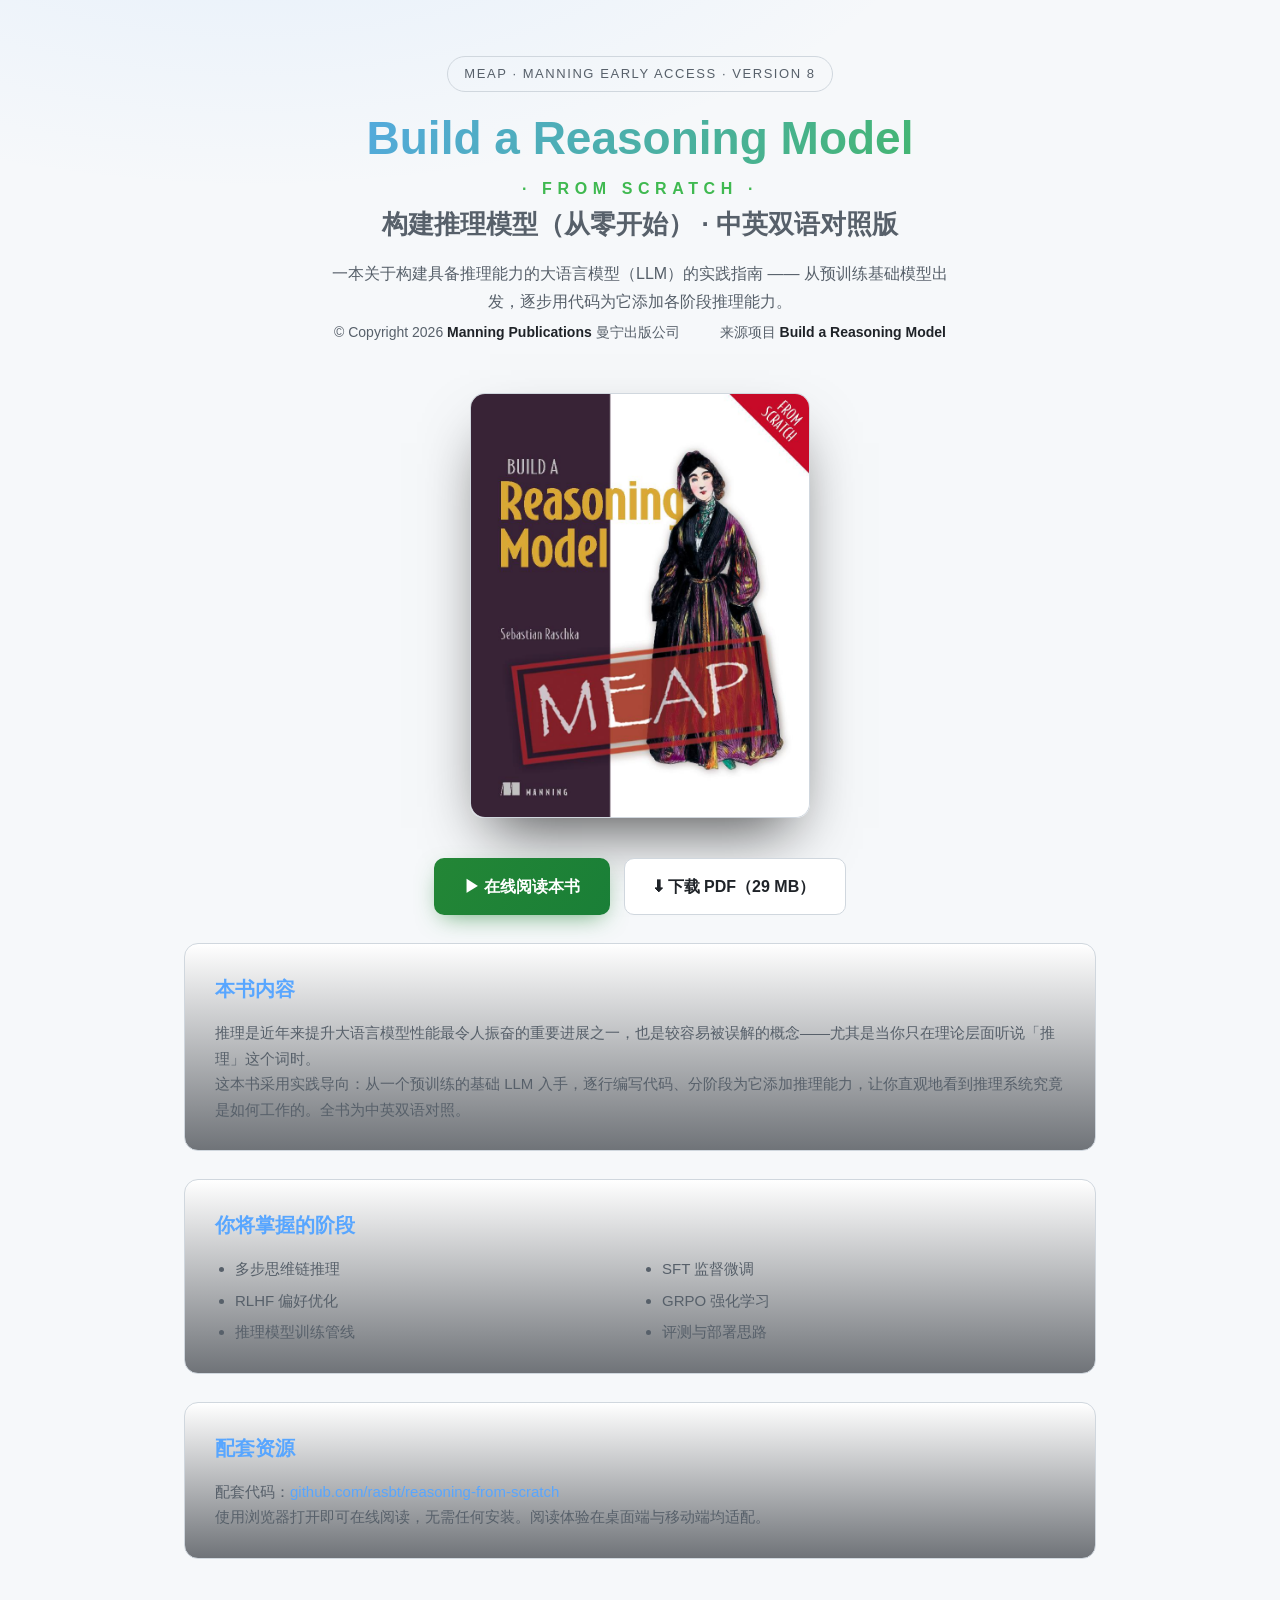
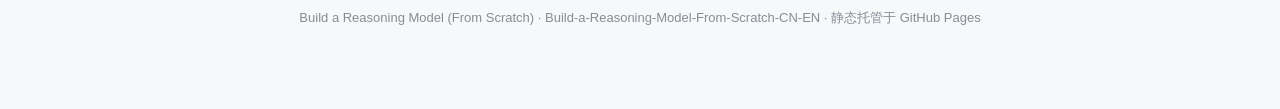
==== index.html @ 0c6a916f "Deploy Build a Reasoning Model (From Scratch) CN-EN static site" ====
<!DOCTYPE html>
<html lang="zh-CN">
<head>
<meta charset="UTF-8">
<meta name="viewport" content="width=device-width, initial-scale=1.0">
<title>Build a Reasoning Model (From Scratch) · 中英双语版</title>
<meta name="description" content="从零开始构建推理模型 Build a Reasoning Model (From Scratch) 中英双语在线读本">
<style>
  :root{
    --bg:#0d1117; --card:#161b22; --border:#30363d; --fg:#e6edf3;
    --muted:#8b949e; --accent:#58a6ff; --accent2:#3fb950;
  }
  *{box-sizing:border-box;margin:0;padding:0}
  body{font-family:-apple-system,BlinkMacSystemFont,"Segoe UI","PingFang SC","Microsoft YaHei",Roboto,Helvetica,Arial,sans-serif;
    background:radial-gradient(1200px 600px at 20% -10%, rgba(88,166,255,.15), transparent 60%),
               radial-gradient(1000px 500px at 90% 110%, rgba(63,185,80,.12), transparent 60%), var(--bg);
    color:var(--fg); line-height:1.7; min-height:100vh;}
  .wrap{max-width:960px;margin:0 auto;padding:56px 24px 80px}
  header{text-align:center;margin-bottom:48px}
  .badge{display:inline-block;font-size:13px;letter-spacing:.12em;padding:6px 16px;border:1px solid var(--border);
    border-radius:999px;color:var(--muted);margin-bottom:20px;text-transform:uppercase}
  h1{font-size:clamp(28px,6vw,46px);font-weight:800;line-height:1.15;margin-bottom:10px;
    background:linear-gradient(120deg,#58a6ff,#3fb950);-webkit-background-clip:text;background-clip:text;-webkit-text-fill-color:transparent}
  h2{font-size:clamp(18px,3.5vw,26px);font-weight:600;color:var(--muted);margin-bottom:14px}
  .sub{color:var(--muted);max-width:640px;margin:0 auto;font-size:16px}
  .dots{color:var(--accent2);font-weight:600;margin-top:8px;letter-spacing:.35em}
  .cover{max-width:340px;margin:36px auto 40px;border-radius:14px;box-shadow:0 30px 60px -20px rgba(0,0,0,.7);border:1px solid var(--border)}
  .cover img{width:100%;display:block;border-radius:14px}
  .actions{display:flex;gap:14px;justify-content:center;flex-wrap:wrap}
  .btn{display:inline-flex;align-items:center;gap:8px;padding:14px 30px;border-radius:10px;font-size:16px;font-weight:600;
    text-decoration:none;transition:transform .15s ease, box-shadow .15s ease, background .2s}
  .btn:hover{transform:translateY(-2px)}
  .btn-primary{background:linear-gradient(120deg,#238636,#1a7f37);color:#fff;box-shadow:0 8px 24px -8px rgba(35,134,54,.7)}
  .btn-primary:hover{background:linear-gradient(120deg,#2ea043,#238636)}
  .btn-ghost{border:1px solid var(--border);color:var(--fg);background:var(--card)}
  .btn-ghost:hover{border-color:var(--accent);color:var(--accent)}
  section{background:linear-gradient(180deg,var(--card),rgba(22,27,34,.6));border:1px solid var(--border);border-radius:14px;
    padding:28px 30px;margin-top:28px}
  section h3{font-size:20px;font-weight:700;margin-bottom:14px;color:var(--accent)}
  section p,section ul{color:var(--muted);font-size:15px}
  section ul{padding-left:20px;margin-top:8px;display:grid;grid:auto/1fr 1fr;gap:6px 24px}
  @media(max-width:560px){section ul{grid:auto/1fr}}
  .meta{display:grid;grid:auto/auto auto;gap:10px 40px;justify-content:center;margin-top:6px;color:var(--muted);font-size:14px}
  .meta b{color:var(--fg)}
  footer{text-align:center;color:var(--muted);font-size:13px;margin-top:48px;opacity:.7}
  .code-link{color:var(--accent);text-decoration:none}
  .code-link:hover{text-decoration:underline}
  @media(prefers-color-scheme:light){
    :root{--bg:#f6f8fa;--card:#ffffff;--border:#d0d7de;--fg:#1f2328;--muted:#57606a}
    body{background:radial-gradient(1200px 600px at 20% -10%, rgba(88,166,255,.12), transparent 60%), #f6f8fa}
  }
</style>
</head>
<body>
  <div class="wrap">
    <header>
      <span class="badge">MEAP · Manning Early Access · Version 8</span>
      <h1>Build a Reasoning Model</h1>
      <div class="dots">· FROM SCRATCH ·</div>
      <h2>构建推理模型（从零开始） · 中英双语对照版</h2>
      <p class="sub">一本关于构建具备推理能力的大语言模型（LLM）的实践指南 —— 从预训练基础模型出发，逐步用代码为它添加各阶段推理能力。</p>
      <div class="meta">
        <span>© Copyright 2026 <b>Manning Publications</b> 曼宁出版公司</span>
        <span>来源项目 <b>Build a Reasoning Model</b></span>
      </div>
    </header>

    <div class="cover">
      <img src="cover.jpg" alt="Build a Reasoning Model From Scratch 封面">
    </div>

    <div class="actions">
      <a class="btn btn-primary" href="book.html">▶ 在线阅读本书</a>
      <a class="btn btn-ghost" href="Build-a-Reasoning-Model-From-Scratch.pdf" download>⬇ 下载 PDF（29 MB）</a>
    </div>

    <section>
      <h3>本书内容</h3>
      <p>推理是近年来提升大语言模型性能最令人振奋的重要进展之一，也是较容易被误解的概念——尤其是当你只在理论层面听说「推理」这个词时。</p>
      <p>这本书采用实践导向：从一个预训练的基础 LLM 入手，逐行编写代码、分阶段为它添加推理能力，让你直观地看到推理系统究竟是如何工作的。全书为中英双语对照。</p>
    </section>

    <section>
      <h3>你将掌握的阶段</h3>
      <ul>
        <li>多步思维链推理</li>
        <li>SFT 监督微调</li>
        <li>RLHF 偏好优化</li>
        <li>GRPO 强化学习</li>
        <li>推理模型训练管线</li>
        <li>评测与部署思路</li>
      </ul>
    </section>

    <section>
      <h3>配套资源</h3>
      <p>配套代码：<a class="code-link" href="https://github.com/rasbt/reasoning-from-scratch" target="_blank" rel="noopener">github.com/rasbt/reasoning-from-scratch</a></p>
      <p>使用浏览器打开即可在线阅读，无需任何安装。阅读体验在桌面端与移动端均适配。</p>
    </section>

    <footer>
      Build a Reasoning Model (From Scratch) · Build-a-Reasoning-Model-From-Scratch-CN-EN · 静态托管于 GitHub Pages
    </footer>
  </div>
</body>
</html>
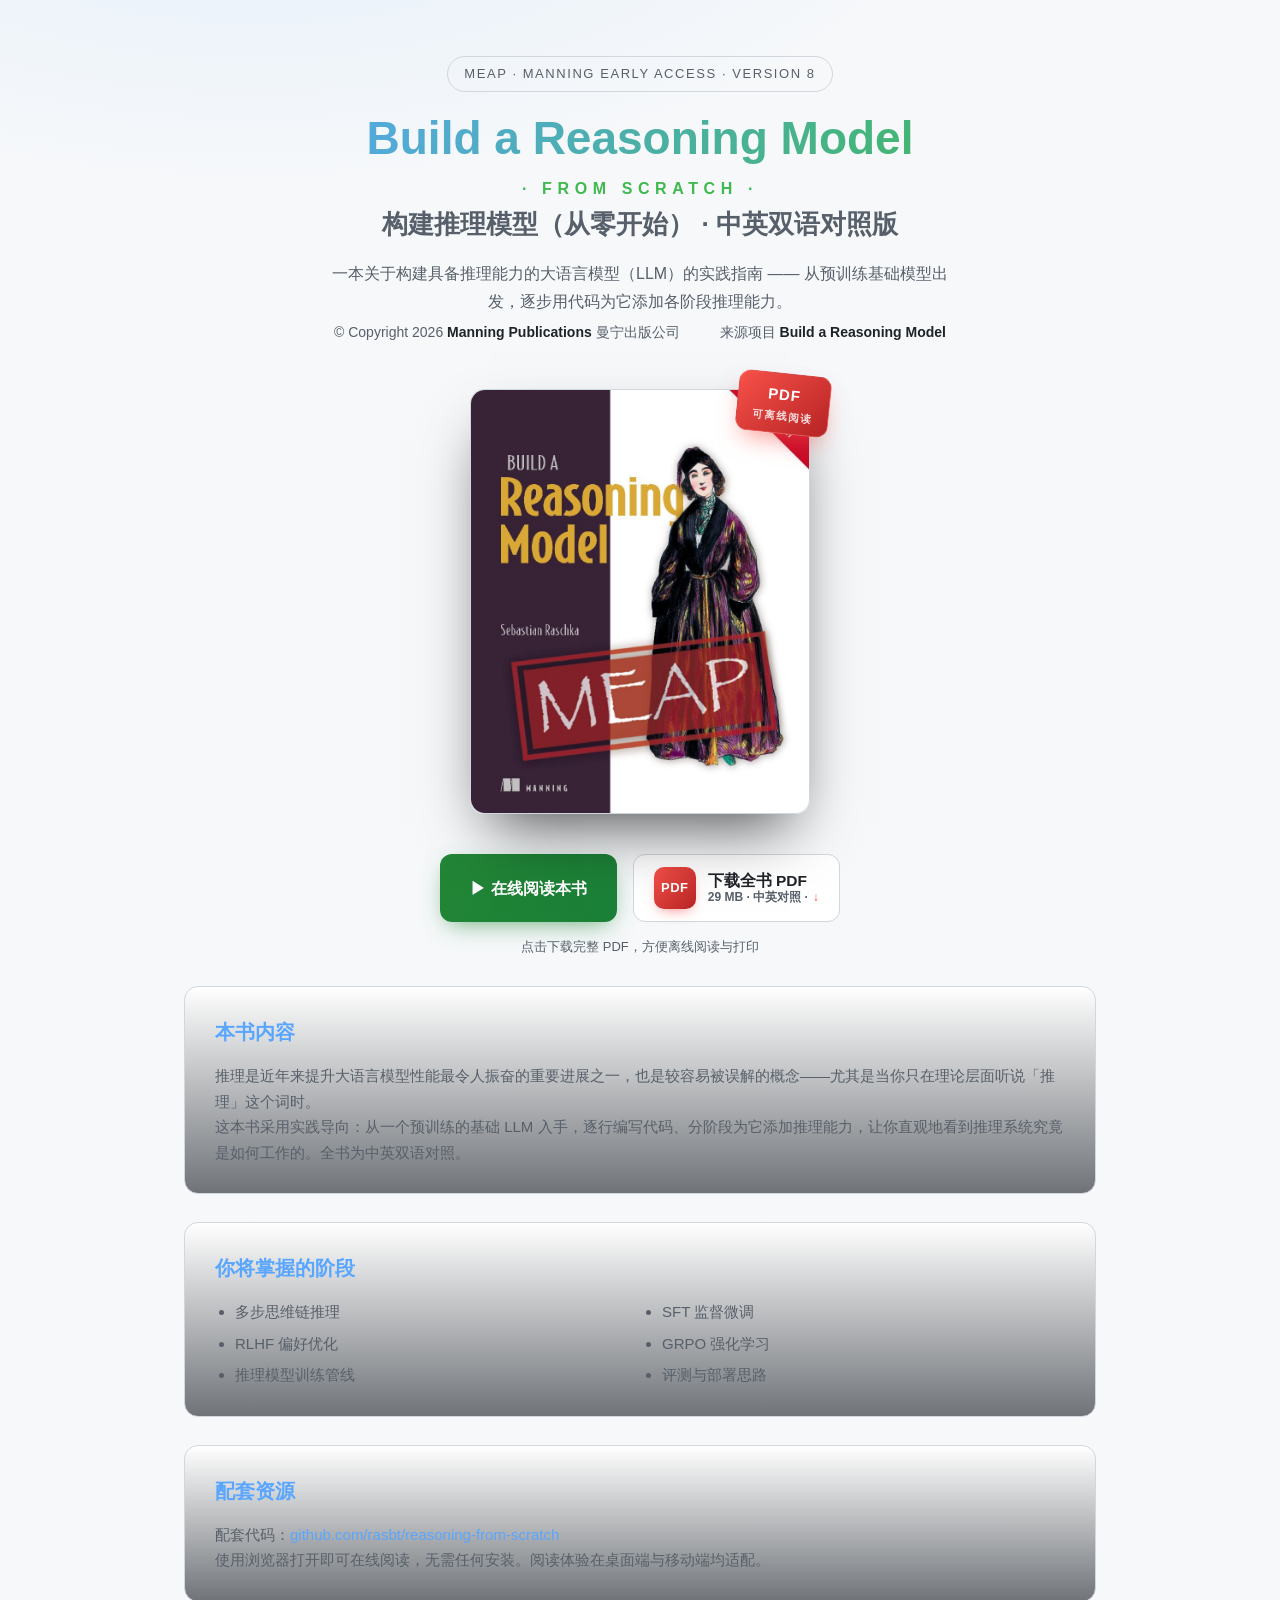
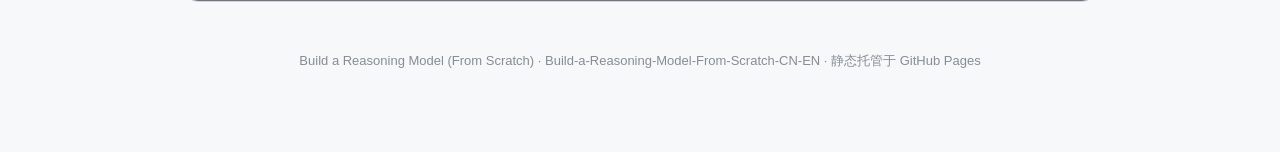
==== commit dab7f869: "polish PDF download card" ====
--- a/index.html
+++ b/index.html
@@ -8,7 +8,7 @@
 <style>
   :root{
     --bg:#0d1117; --card:#161b22; --border:#30363d; --fg:#e6edf3;
-    --muted:#8b949e; --accent:#58a6ff; --accent2:#3fb950;
+    --muted:#8b949e; --accent:#58a6ff; --accent2:#3fb950; --pdf:#f85149;
   }
   *{box-sizing:border-box;margin:0;padding:0}
   body{font-family:-apple-system,BlinkMacSystemFont,"Segoe UI","PingFang SC","Microsoft YaHei",Roboto,Helvetica,Arial,sans-serif;
@@ -16,7 +16,7 @@
                radial-gradient(1000px 500px at 90% 110%, rgba(63,185,80,.12), transparent 60%), var(--bg);
     color:var(--fg); line-height:1.7; min-height:100vh;}
   .wrap{max-width:960px;margin:0 auto;padding:56px 24px 80px}
-  header{text-align:center;margin-bottom:48px}
+  header{text-align:center;margin-bottom:44px}
   .badge{display:inline-block;font-size:13px;letter-spacing:.12em;padding:6px 16px;border:1px solid var(--border);
     border-radius:999px;color:var(--muted);margin-bottom:20px;text-transform:uppercase}
   h1{font-size:clamp(28px,6vw,46px);font-weight:800;line-height:1.15;margin-bottom:10px;
@@ -24,16 +24,30 @@
   h2{font-size:clamp(18px,3.5vw,26px);font-weight:600;color:var(--muted);margin-bottom:14px}
   .sub{color:var(--muted);max-width:640px;margin:0 auto;font-size:16px}
   .dots{color:var(--accent2);font-weight:600;margin-top:8px;letter-spacing:.35em}
-  .cover{max-width:340px;margin:36px auto 40px;border-radius:14px;box-shadow:0 30px 60px -20px rgba(0,0,0,.7);border:1px solid var(--border)}
+  .cover-wrap{max-width:340px;margin:36px auto 40px;position:relative}
+  .cover{max-width:340px;border-radius:14px;box-shadow:0 30px 60px -20px rgba(0,0,0,.7);border:1px solid var(--border)}
   .cover img{width:100%;display:block;border-radius:14px}
-  .actions{display:flex;gap:14px;justify-content:center;flex-wrap:wrap}
-  .btn{display:inline-flex;align-items:center;gap:8px;padding:14px 30px;border-radius:10px;font-size:16px;font-weight:600;
-    text-decoration:none;transition:transform .15s ease, box-shadow .15s ease, background .2s}
+  .pdf-tag{position:absolute;top:-16px;right:-20px;background:linear-gradient(135deg,var(--pdf),#b62324);color:#fff;
+    font-weight:800;font-size:15px;letter-spacing:.06em;padding:8px 16px;border-radius:12px;transform:rotate(6deg);
+    box-shadow:0 12px 24px -8px rgba(248,81,73,.6);border:1px solid rgba(255,255,255,.18)}
+  .pdf-tag small{display:block;font-weight:600;font-size:10.5px;opacity:.85;letter-spacing:.08em}
+  .actions{display:flex;gap:16px;justify-content:center;flex-wrap:wrap;align-items:stretch}
+  .btn{display:inline-flex;align-items:center;gap:12px;padding:15px 30px;border-radius:12px;font-size:16px;font-weight:600;
+    text-decoration:none;transition:transform .15s ease, box-shadow .15s ease, background .2s, border-color .2s}
   .btn:hover{transform:translateY(-2px)}
   .btn-primary{background:linear-gradient(120deg,#238636,#1a7f37);color:#fff;box-shadow:0 8px 24px -8px rgba(35,134,54,.7)}
   .btn-primary:hover{background:linear-gradient(120deg,#2ea043,#238636)}
-  .btn-ghost{border:1px solid var(--border);color:var(--fg);background:var(--card)}
-  .btn-ghost:hover{border-color:var(--accent);color:var(--accent)}
+  .btn-download{border:1px solid var(--border);color:var(--fg);background:var(--card);padding:12px 20px;border-radius:12px;}
+  .btn-download:hover{border-color:var(--pdf);box-shadow:0 8px 24px -10px rgba(248,81,73,.5)}
+  .pdf-badge{display:inline-flex;align-items:center;justify-content:center;width:42px;height:42px;border-radius:10px;
+    background:linear-gradient(135deg,var(--pdf),#b62324);color:#fff;font-weight:800;font-size:13px;letter-spacing:.04em;
+    box-shadow:0 6px 14px -6px rgba(248,81,73,.7)}
+  .dl-info{display:flex;flex-direction:column;align-items:flex-start;line-height:1.2}
+  .dl-info b{font-size:15.5px}
+  .dl-info span{font-size:12px;color:var(--muted);display:inline-flex;align-items:center;gap:5px}
+  .dl-arrow{transition:transform .2s ease}
+  .btn-download:hover .dl-arrow{transform:translateY(3px)}
+  .dl-note{margin-top:14px;text-align:center;color:var(--muted);font-size:13px}
   section{background:linear-gradient(180deg,var(--card),rgba(22,27,34,.6));border:1px solid var(--border);border-radius:14px;
     padding:28px 30px;margin-top:28px}
   section h3{font-size:20px;font-weight:700;margin-bottom:14px;color:var(--accent)}
@@ -65,14 +79,24 @@
       </div>
     </header>
 
-    <div class="cover">
-      <img src="cover.jpg" alt="Build a Reasoning Model From Scratch 封面">
+    <div style="text-align:center">
+      <div class="cover-wrap">
+        <div class="cover"><img src="cover.jpg" alt="Build a Reasoning Model From Scratch 封面"></div>
+        <div class="pdf-tag">PDF<small>可离线阅读</small></div>
+      </div>
     </div>
 
     <div class="actions">
       <a class="btn btn-primary" href="book.html">▶ 在线阅读本书</a>
-      <a class="btn btn-ghost" href="Build-a-Reasoning-Model-From-Scratch.pdf" download>⬇ 下载 PDF（29 MB）</a>
+      <a class="btn btn-download" href="Build-a-Reasoning-Model-From-Scratch.pdf" download>
+        <span class="pdf-badge">PDF</span>
+        <span class="dl-info">
+          <b>下载全书 PDF</b>
+          <span>29 MB · 中英对照 · <span style="color:var(--pdf)">↓</span></span>
+        </span>
+      </a>
     </div>
+    <p class="dl-note">点击下载完整 PDF，方便离线阅读与打印</p>
 
     <section>
       <h3>本书内容</h3>
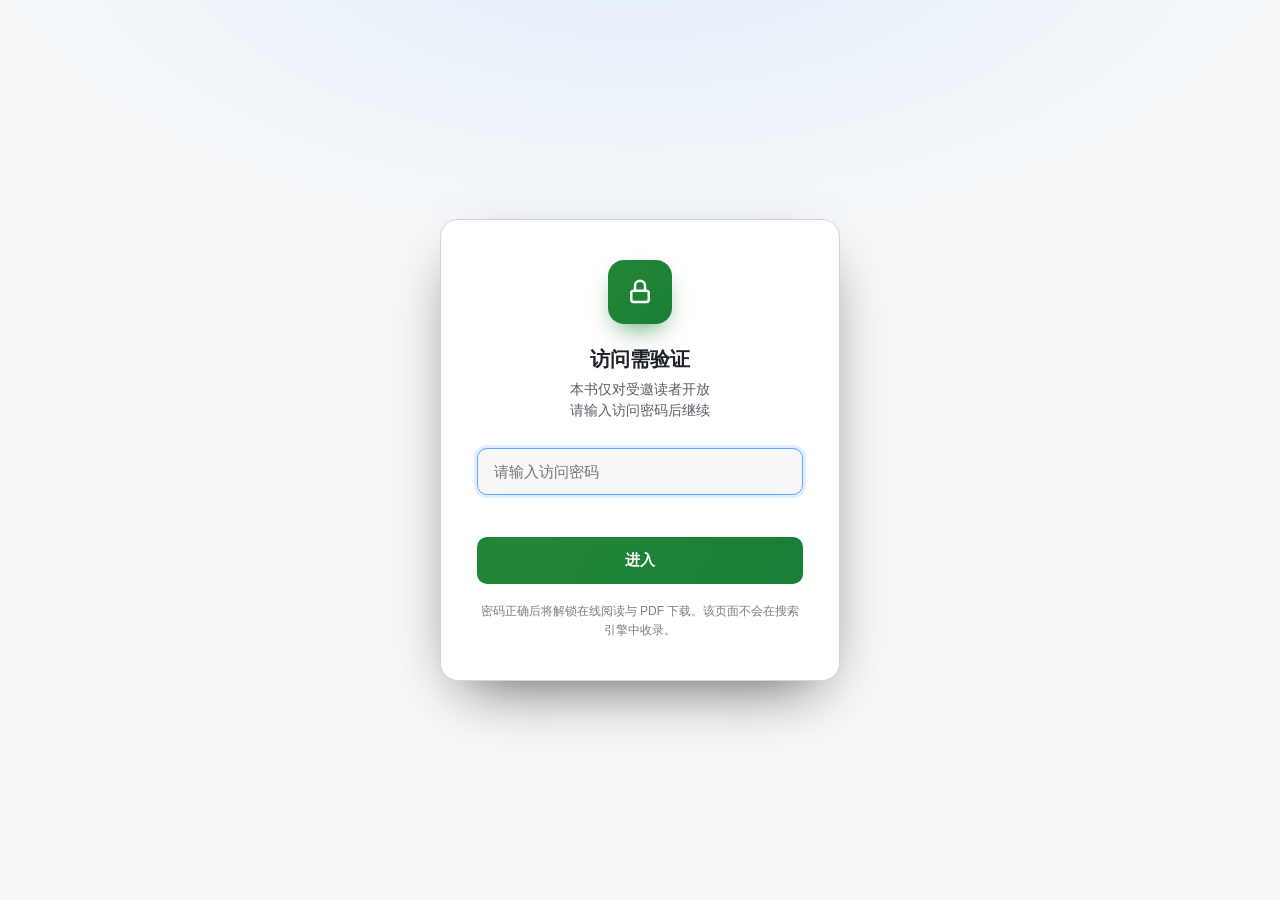
==== commit fb38a058: "add password gate" ====
--- a/index.html
+++ b/index.html
@@ -3,128 +3,140 @@
 <head>
 <meta charset="UTF-8">
 <meta name="viewport" content="width=device-width, initial-scale=1.0">
-<title>Build a Reasoning Model (From Scratch) · 中英双语版</title>
-<meta name="description" content="从零开始构建推理模型 Build a Reasoning Model (From Scratch) 中英双语在线读本">
+<title>访问验证 · Build a Reasoning Model</title>
+<meta name="robots" content="noindex, nofollow">
 <style>
   :root{
     --bg:#0d1117; --card:#161b22; --border:#30363d; --fg:#e6edf3;
-    --muted:#8b949e; --accent:#58a6ff; --accent2:#3fb950; --pdf:#f85149;
+    --muted:#8b949e; --accent:#58a6ff; --accent2:#3fb950; --pdf:#f85149; --err:#f85149;
   }
   *{box-sizing:border-box;margin:0;padding:0}
   body{font-family:-apple-system,BlinkMacSystemFont,"Segoe UI","PingFang SC","Microsoft YaHei",Roboto,Helvetica,Arial,sans-serif;
-    background:radial-gradient(1200px 600px at 20% -10%, rgba(88,166,255,.15), transparent 60%),
-               radial-gradient(1000px 500px at 90% 110%, rgba(63,185,80,.12), transparent 60%), var(--bg);
-    color:var(--fg); line-height:1.7; min-height:100vh;}
-  .wrap{max-width:960px;margin:0 auto;padding:56px 24px 80px}
-  header{text-align:center;margin-bottom:44px}
-  .badge{display:inline-block;font-size:13px;letter-spacing:.12em;padding:6px 16px;border:1px solid var(--border);
-    border-radius:999px;color:var(--muted);margin-bottom:20px;text-transform:uppercase}
-  h1{font-size:clamp(28px,6vw,46px);font-weight:800;line-height:1.15;margin-bottom:10px;
-    background:linear-gradient(120deg,#58a6ff,#3fb950);-webkit-background-clip:text;background-clip:text;-webkit-text-fill-color:transparent}
-  h2{font-size:clamp(18px,3.5vw,26px);font-weight:600;color:var(--muted);margin-bottom:14px}
-  .sub{color:var(--muted);max-width:640px;margin:0 auto;font-size:16px}
-  .dots{color:var(--accent2);font-weight:600;margin-top:8px;letter-spacing:.35em}
-  .cover-wrap{max-width:340px;margin:36px auto 40px;position:relative}
-  .cover{max-width:340px;border-radius:14px;box-shadow:0 30px 60px -20px rgba(0,0,0,.7);border:1px solid var(--border)}
-  .cover img{width:100%;display:block;border-radius:14px}
-  .pdf-tag{position:absolute;top:-16px;right:-20px;background:linear-gradient(135deg,var(--pdf),#b62324);color:#fff;
-    font-weight:800;font-size:15px;letter-spacing:.06em;padding:8px 16px;border-radius:12px;transform:rotate(6deg);
-    box-shadow:0 12px 24px -8px rgba(248,81,73,.6);border:1px solid rgba(255,255,255,.18)}
-  .pdf-tag small{display:block;font-weight:600;font-size:10.5px;opacity:.85;letter-spacing:.08em}
-  .actions{display:flex;gap:16px;justify-content:center;flex-wrap:wrap;align-items:stretch}
-  .btn{display:inline-flex;align-items:center;gap:12px;padding:15px 30px;border-radius:12px;font-size:16px;font-weight:600;
-    text-decoration:none;transition:transform .15s ease, box-shadow .15s ease, background .2s, border-color .2s}
-  .btn:hover{transform:translateY(-2px)}
-  .btn-primary{background:linear-gradient(120deg,#238636,#1a7f37);color:#fff;box-shadow:0 8px 24px -8px rgba(35,134,54,.7)}
-  .btn-primary:hover{background:linear-gradient(120deg,#2ea043,#238636)}
-  .btn-download{border:1px solid var(--border);color:var(--fg);background:var(--card);padding:12px 20px;border-radius:12px;}
-  .btn-download:hover{border-color:var(--pdf);box-shadow:0 8px 24px -10px rgba(248,81,73,.5)}
-  .pdf-badge{display:inline-flex;align-items:center;justify-content:center;width:42px;height:42px;border-radius:10px;
-    background:linear-gradient(135deg,var(--pdf),#b62324);color:#fff;font-weight:800;font-size:13px;letter-spacing:.04em;
-    box-shadow:0 6px 14px -6px rgba(248,81,73,.7)}
-  .dl-info{display:flex;flex-direction:column;align-items:flex-start;line-height:1.2}
-  .dl-info b{font-size:15.5px}
-  .dl-info span{font-size:12px;color:var(--muted);display:inline-flex;align-items:center;gap:5px}
-  .dl-arrow{transition:transform .2s ease}
-  .btn-download:hover .dl-arrow{transform:translateY(3px)}
-  .dl-note{margin-top:14px;text-align:center;color:var(--muted);font-size:13px}
-  section{background:linear-gradient(180deg,var(--card),rgba(22,27,34,.6));border:1px solid var(--border);border-radius:14px;
-    padding:28px 30px;margin-top:28px}
-  section h3{font-size:20px;font-weight:700;margin-bottom:14px;color:var(--accent)}
-  section p,section ul{color:var(--muted);font-size:15px}
-  section ul{padding-left:20px;margin-top:8px;display:grid;grid:auto/1fr 1fr;gap:6px 24px}
-  @media(max-width:560px){section ul{grid:auto/1fr}}
-  .meta{display:grid;grid:auto/auto auto;gap:10px 40px;justify-content:center;margin-top:6px;color:var(--muted);font-size:14px}
-  .meta b{color:var(--fg)}
-  footer{text-align:center;color:var(--muted);font-size:13px;margin-top:48px;opacity:.7}
-  .code-link{color:var(--accent);text-decoration:none}
-  .code-link:hover{text-decoration:underline}
+    background:radial-gradient(1100px 550px at 50% -10%, rgba(88,166,255,.14), transparent 60%), var(--bg);
+    color:var(--fg);min-height:100vh;display:flex;align-items:center;justify-content:center;padding:24px;}
+  .gate{width:100%;max-width:400px;background:var(--card);border:1px solid var(--border);border-radius:18px;padding:40px 36px;text-align:center;
+    box-shadow:0 24px 60px -24px rgba(0,0,0,.7)}
+  .lock{width:64px;height:64px;margin:0 auto 22px;border-radius:16px;display:flex;align-items:center;justify-content:center;
+    background:linear-gradient(135deg,#238636,#1a7f37);box-shadow:0 12px 26px -10px rgba(35,134,54,.8)}
+  .lock svg{width:30px;height:30px;stroke:#fff;fill:none;stroke-width:2;stroke-linecap:round;stroke-linejoin:round}
+  h1{font-size:20px;font-weight:700;margin-bottom:6px}
+  p.sub{color:var(--muted);font-size:13.5px;margin-bottom:26px;line-height:1.6}
+  form{display:flex;flex-direction:column;gap:12px}
+  .field{position:relative}
+  .field input{width:100%;padding:14px 16px;background:var(--bg);border:1px solid var(--border);border-radius:10px;color:var(--fg);
+    font-size:15px;outline:none;transition:border-color .2s,box-shadow .2s}
+  .field input:focus{border-color:var(--accent);box-shadow:0 0 0 3px rgba(88,166,255,.18)}
+  button{width:100%;padding:14px;border:none;border-radius:10px;font-size:15px;font-weight:700;cursor:pointer;
+    background:linear-gradient(120deg,#238636,#1a7f37);color:#fff;transition:transform .15s,box-shadow .2s}
+  button:hover{background:linear-gradient(120deg,#2ea043,#238636);transform:translateY(-1px)}
+  .err{color:var(--err);font-size:13px;min-height:18px;font-weight:600}
+  .err+.err-slot{display:none}
+  .hint{color:var(--muted);font-size:12px;margin-top:18px;line-height:1.6;opacity:.8}
+  /* error shake */
+  @keyframes shake{10%,90%{transform:translateX(-2px)}20%,80%{transform:translateX(4px)}30%,50%,70%{transform:translateX(-6px)}40%,60%{transform:translateX(6px)}}
+  .shake{animation:shake .5s}
+  /* post-login */
+  .unlocked{display:none}
+  .unlocked.on{display:block;animation:fadeIn .4s ease}
+  @keyframes fadeIn{from{opacity:0;transform:translateY(8px)}to{opacity:1;transform:none}}
+  .unlocked .ok{width:56px;height:56px;margin:0 auto 18px;border-radius:50%;display:flex;align-items:center;justify-content:center;
+    background:linear-gradient(135deg,#2ea043,#238636);color:#fff;box-shadow:0 12px 26px -10px rgba(46,160,67,.9)}
+  .unlocked h1{margin-bottom:18px}
+  .unlocked .acts{display:flex;flex-direction:column;gap:12px}
+  .unlocked a{display:block;padding:14px;border-radius:10px;text-decoration:none;font-weight:700;font-size:15px}
+  .a-read{background:linear-gradient(120deg,#238636,#1a7f37);color:#fff}
+  .a-read:hover{background:linear-gradient(120deg,#2ea043,#238636)}
+  .a-pdf{background:var(--card);border:1px solid var(--border);color:var(--fg);display:flex;align-items:center;justify-content:center;gap:10px}
+  .a-pdf:hover{border-color:var(--pdf);color:var(--pdf)}
+  .pdf-tag{background:linear-gradient(135deg,var(--pdf),#b62324);color:#fff;font-weight:800;font-size:11px;border-radius:6px;padding:3px 7px;letter-spacing:.04em}
+  .logout{background:none;border:1px solid var(--border);color:var(--muted);margin-top:16px;padding:10px;font-size:13px;border-radius:8px;cursor:pointer}
+  .logout:hover{border-color:var(--err);color:var(--err);background:none}
   @media(prefers-color-scheme:light){
     :root{--bg:#f6f8fa;--card:#ffffff;--border:#d0d7de;--fg:#1f2328;--muted:#57606a}
-    body{background:radial-gradient(1200px 600px at 20% -10%, rgba(88,166,255,.12), transparent 60%), #f6f8fa}
   }
 </style>
 </head>
 <body>
-  <div class="wrap">
-    <header>
-      <span class="badge">MEAP · Manning Early Access · Version 8</span>
-      <h1>Build a Reasoning Model</h1>
-      <div class="dots">· FROM SCRATCH ·</div>
-      <h2>构建推理模型（从零开始） · 中英双语对照版</h2>
-      <p class="sub">一本关于构建具备推理能力的大语言模型（LLM）的实践指南 —— 从预训练基础模型出发，逐步用代码为它添加各阶段推理能力。</p>
-      <div class="meta">
-        <span>© Copyright 2026 <b>Manning Publications</b> 曼宁出版公司</span>
-        <span>来源项目 <b>Build a Reasoning Model</b></span>
+  <div class="gate">
+    <!-- LOGIN STATE -->
+    <div id="loginView">
+      <div class="lock">
+        <svg viewBox="0 0 24 24" stroke-width="2"><rect x="5" y="11" width="14" height="9" rx="2"/><path d="M8 11V7a4 4 0 0 1 8 0v4"/></svg>
       </div>
-    </header>
-
-    <div style="text-align:center">
-      <div class="cover-wrap">
-        <div class="cover"><img src="cover.jpg" alt="Build a Reasoning Model From Scratch 封面"></div>
-        <div class="pdf-tag">PDF<small>可离线阅读</small></div>
-      </div>
+      <h1>访问需验证</h1>
+      <p class="sub">本书仅对受邀读者开放<br>请输入访问密码后继续</p>
+      <form id="form">
+        <div class="field">
+          <input type="password" id="pwd" placeholder="请输入访问密码" autocomplete="off" autofocus>
+        </div>
+        <div class="err" id="err"></div>
+        <button type="submit">进入</button>
+      </form>
+      <p class="hint">密码正确后将解锁在线阅读与 PDF 下载。该页面不会在搜索引擎中收录。</p>
     </div>
 
-    <div class="actions">
-      <a class="btn btn-primary" href="book.html">▶ 在线阅读本书</a>
-      <a class="btn btn-download" href="Build-a-Reasoning-Model-From-Scratch.pdf" download>
-        <span class="pdf-badge">PDF</span>
-        <span class="dl-info">
-          <b>下载全书 PDF</b>
-          <span>29 MB · 中英对照 · <span style="color:var(--pdf)">↓</span></span>
-        </span>
-      </a>
+    <!-- UNLOCKED STATE -->
+    <div id="unlockedView" class="unlocked">
+      <div class="ok">
+        <svg width="28" height="28" viewBox="0 0 24 24" fill="none" stroke="currentColor" stroke-width="2.4" stroke-linecap="round" stroke-linejoin="round"><path d="M20 6 9 17l-5-5"/></svg>
+      </div>
+      <h1>验证通过 ✓</h1>
+      <div class="acts">
+        <a class="a-read" href="book.html">▶ 在线阅读本书</a>
+        <a class="a-pdf" href="Build-a-Reasoning-Model-From-Scratch.pdf" download>
+          <span class="pdf-tag">PDF</span> 下载全书 PDF · 29 MB
+        </a>
+      </div>
+      <button class="logout" id="logoutBtn" type="button">退出并清除访问状态</button>
     </div>
-    <p class="dl-note">点击下载完整 PDF，方便离线阅读与打印</p>
+  </div>
 
-    <section>
-      <h3>本书内容</h3>
-      <p>推理是近年来提升大语言模型性能最令人振奋的重要进展之一，也是较容易被误解的概念——尤其是当你只在理论层面听说「推理」这个词时。</p>
-      <p>这本书采用实践导向：从一个预训练的基础 LLM 入手，逐行编写代码、分阶段为它添加推理能力，让你直观地看到推理系统究竟是如何工作的。全书为中英双语对照。</p>
-    </section>
+<script>
+  const SESSION_KEY = "_rm_access";
+  // SHA-256 of password "rmbook2026"
+  const HASH = "313c92e692891912e7d84aa302d08ea117c91670f470313d79fc0168fa6b60e5";
 
-    <section>
-      <h3>你将掌握的阶段</h3>
-      <ul>
-        <li>多步思维链推理</li>
-        <li>SFT 监督微调</li>
-        <li>RLHF 偏好优化</li>
-        <li>GRPO 强化学习</li>
-        <li>推理模型训练管线</li>
-        <li>评测与部署思路</li>
-      </ul>
-    </section>
+  async function sha256Hex(s){
+    const buf = await crypto.subtle.digest("SHA-256", new TextEncoder().encode(s));
+    return [...new Uint8Array(buf)].map(b=>b.toString(16).padStart(2,"0")).join("");
+  }
+  async function verify(pwd){
+    const h = await sha256Hex(pwd);
+    let a=parseInt(HASH,16), b=parseInt(h,16), diff=a^b, ok=true;
+    while(diff){ if(diff&1){ ok=false; break; } diff>>>=1; }  // constant-ish time
+    return HASH === h && ok;
+  }
 
-    <section>
-      <h3>配套资源</h3>
-      <p>配套代码：<a class="code-link" href="https://github.com/rasbt/reasoning-from-scratch" target="_blank" rel="noopener">github.com/rasbt/reasoning-from-scratch</a></p>
-      <p>使用浏览器打开即可在线阅读，无需任何安装。阅读体验在桌面端与移动端均适配。</p>
-    </section>
+  const $ = id=>document.getElementById(id);
+  function showUnlocked(){
+    $("loginView").style.display="none";
+    $("unlockedView").classList.add("on");
+  }
 
-    <footer>
-      Build a Reasoning Model (From Scratch) · Build-a-Reasoning-Model-From-Scratch-CN-EN · 静态托管于 GitHub Pages
-    </footer>
-  </div>
+  $("form").addEventListener("submit", async e=>{
+    e.preventDefault();
+    const box=$("pwd"), err=$("err"), pwd=box.value;
+    err.textContent="";
+    if(!pwd){ box.classList.remove("shake"); void box.offsetWidth; box.classList.add("shake"); box.focus(); return; }
+    if(await verify(pwd)){
+      sessionStorage.setItem(SESSION_KEY,"1");
+      $("form").style.display="none";
+      showUnlocked();
+    }else{
+      err.textContent="密码错误，请重试";
+      box.value="";
+      box.classList.remove("shake"); void box.offsetWidth; box.classList.add("shake");
+      box.focus();
+    }
+  });
+
+  $("logoutBtn").addEventListener("click", ()=>{
+    sessionStorage.removeItem(SESSION_KEY);
+    location.reload();
+  });
+
+  // auto-unlock if already authorized this session
+  if(sessionStorage.getItem(SESSION_KEY)==="1") showUnlocked();
+</script>
 </body>
 </html>
